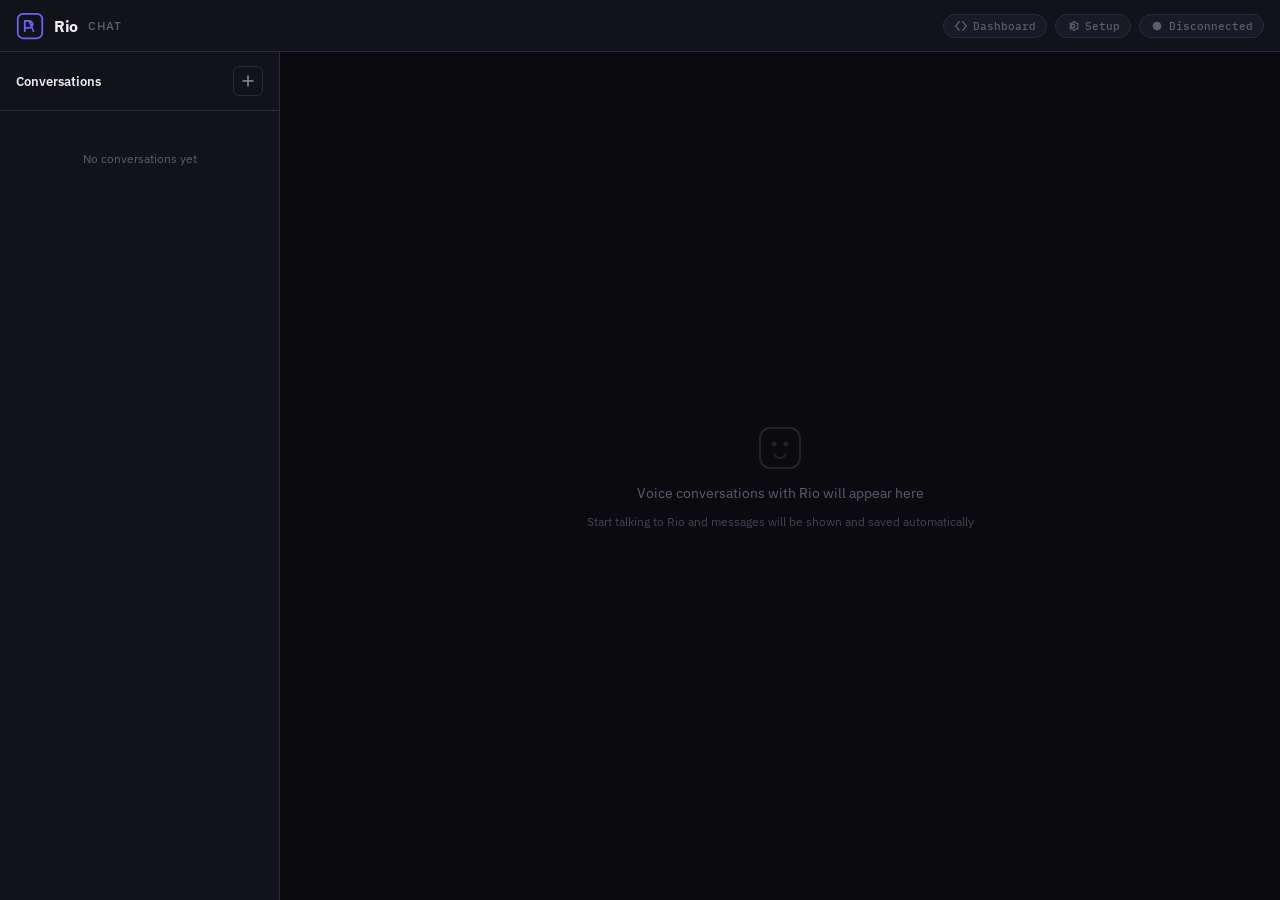
==== ui/dashboard/chat.html @ 39bbd46b "chats have been saved and chat page is initialized" ====
<!DOCTYPE html>
<html lang="en">
<head>
  <meta charset="UTF-8">
  <meta name="viewport" content="width=device-width, initial-scale=1.0">
  <title>Rio — Chat</title>

  <link rel="preconnect" href="https://fonts.googleapis.com">
  <link rel="preconnect" href="https://fonts.gstatic.com" crossorigin>
  <link href="https://fonts.googleapis.com/css2?family=IBM+Plex+Mono:wght@400;500;600&family=IBM+Plex+Sans:wght@400;500;600;700&display=swap" rel="stylesheet">

  <link rel="stylesheet" href="css/style.css">
  <link rel="stylesheet" href="css/chat.css">
</head>
<body>

  <!-- ================================================================== -->
  <!-- TOP BAR                                                            -->
  <!-- ================================================================== -->
  <header class="topbar">
    <div class="topbar__brand">
      <svg class="topbar__logo" viewBox="0 0 32 32" width="28" height="28" fill="none">
        <rect x="2" y="2" width="28" height="28" rx="6" stroke="currentColor" stroke-width="2"/>
        <path d="M10 22V10h5a4 4 0 010 8h-5m5-8l5 12" stroke="currentColor" stroke-width="2" stroke-linecap="round" stroke-linejoin="round"/>
      </svg>
      <span class="topbar__title">Rio</span>
      <span class="topbar__subtitle">Chat</span>
    </div>

    <div class="topbar__status">
      <a href="index.html" class="status-pill status-pill--muted" style="text-decoration:none">
        <svg class="icon icon--sm" viewBox="0 0 16 16" fill="none">
          <path d="M6 3l-4 5 4 5M10 3l4 5-4 5" stroke="currentColor" stroke-width="1.5" stroke-linecap="round" stroke-linejoin="round"/>
        </svg>
        <span>Dashboard</span>
      </a>
      <a href="setup.html" class="status-pill status-pill--muted" style="text-decoration:none">
        <svg class="icon icon--sm" viewBox="0 0 16 16" fill="none">
          <path d="M8 10a2 2 0 100-4 2 2 0 000 4z" stroke="currentColor" stroke-width="1.5"/>
          <path d="M13.5 8c0-.3-.2-.6-.4-.8l1-1.2-.8-1.4-1.5.4c-.4-.3-.8-.5-1.3-.6L10 3H8.5l-.5 1.4c-.5.1-.9.3-1.3.6l-1.5-.4-.8 1.4 1 1.2c-.2.2-.4.5-.4.8s.2.6.4.8l-1 1.2.8 1.4 1.5-.4c.4.3.8.5 1.3.6L8.5 13H10l.5-1.4c.5-.1.9-.3 1.3-.6l1.5.4.8-1.4-1-1.2c.2-.2.4-.5.4-.8z" stroke="currentColor" stroke-width="1.2"/>
        </svg>
        <span>Setup</span>
      </a>
      <div class="status-pill" id="ws-status">
        <svg class="icon icon--sm" viewBox="0 0 16 16" fill="none">
          <circle cx="8" cy="8" r="5" fill="currentColor"/>
        </svg>
        <span id="ws-status-label">Connecting</span>
      </div>
    </div>
  </header>

  <!-- ================================================================== -->
  <!-- CHAT LAYOUT                                                        -->
  <!-- ================================================================== -->
  <main class="chat-layout">

    <!-- ---- Sidebar: Conversations ---- -->
    <aside class="chat-sidebar" id="chat-sidebar">
      <div class="chat-sidebar__header">
        <h2>Conversations</h2>
        <button class="btn-icon" id="btn-new-chat" title="New conversation">
          <svg viewBox="0 0 16 16" width="16" height="16" fill="none">
            <path d="M8 3v10M3 8h10" stroke="currentColor" stroke-width="1.5" stroke-linecap="round"/>
          </svg>
        </button>
      </div>
      <div class="chat-sidebar__list" id="conversation-list">
        <div class="chat-sidebar__empty">No conversations yet</div>
      </div>
    </aside>

    <!-- ---- Main chat area ---- -->
    <section class="chat-main">
      <div class="chat-messages" id="chat-messages">
        <div class="chat-empty" id="chat-empty">
          <svg viewBox="0 0 48 48" width="48" height="48" fill="none">
            <rect x="4" y="4" width="40" height="40" rx="10" stroke="currentColor" stroke-width="2" opacity="0.3"/>
            <circle cx="18" cy="20" r="2.5" fill="currentColor" opacity="0.3"/>
            <circle cx="30" cy="20" r="2.5" fill="currentColor" opacity="0.3"/>
            <path d="M18 30c2 3 4.5 4 6 4s4-1 6-4" stroke="currentColor" stroke-width="2" stroke-linecap="round" opacity="0.3"/>
          </svg>
          <p>Voice conversations with Rio will appear here</p>
          <p class="chat-empty__hint">Start talking to Rio and messages will be shown and saved automatically</p>
        </div>
      </div>
    </section>

  </main>

  <script src="js/chat.js"></script>
</body>
</html>
---- ui/dashboard/css/style.css ----
/* ==========================================================================
   Rio Dashboard — Obsidian Slate Dark Theme
   IBM Plex Sans + IBM Plex Mono
   Dense grid layout for developer monitoring
   ========================================================================== */

/* --------------------------------------------------------------------------
   Design Tokens
   -------------------------------------------------------------------------- */
:root {
  /* Backgrounds */
  --bg-base:          #0A0A0F;
  --bg-surface:       #12121A;
  --bg-surface-hover: #1A1A26;
  --bg-elevated:      #1E1E2E;

  /* Borders */
  --border:           #2A2A3C;
  --border-subtle:    #1E1E2E;

  /* Primary */
  --primary:          #6C63FF;
  --primary-dim:      #4A44B3;
  --primary-bg:       rgba(108, 99, 255, 0.08);
  --primary-bg-hover: rgba(108, 99, 255, 0.14);

  /* Text */
  --text-primary:     #EAEAF0;
  --text-secondary:   #8B8BA3;
  --text-tertiary:    #5C5C72;

  /* Semantic */
  --success:          #34D399;
  --success-dim:      rgba(52, 211, 153, 0.12);
  --warning:          #FBBF24;
  --warning-dim:      rgba(251, 191, 36, 0.12);
  --error:            #F87171;
  --error-dim:        rgba(248, 113, 113, 0.12);
  --info:             #38BDF8;
  --info-dim:         rgba(56, 189, 248, 0.12);

  /* Typography */
  --font-sans:        'IBM Plex Sans', -apple-system, BlinkMacSystemFont, 'Segoe UI', sans-serif;
  --font-mono:        'IBM Plex Mono', 'Cascadia Code', 'Fira Code', monospace;

  /* Sizing */
  --topbar-h:         52px;
  --panel-radius:     10px;
  --panel-padding:    14px;
  --gap:              10px;

  /* Transitions */
  --transition-fast:  120ms ease;
  --transition-base:  200ms ease;
}

/* --------------------------------------------------------------------------
   Reset & Base
   -------------------------------------------------------------------------- */
*, *::before, *::after {
  margin: 0;
  padding: 0;
  box-sizing: border-box;
}

html {
  font-size: 14px;
  -webkit-font-smoothing: antialiased;
  -moz-osx-font-smoothing: grayscale;
}

body {
  font-family: var(--font-sans);
  background: var(--bg-base);
  color: var(--text-primary);
  min-height: 100vh;
  overflow: hidden;
}

/* Scrollbar */
::-webkit-scrollbar {
  width: 5px;
}
::-webkit-scrollbar-track {
  background: transparent;
}
::-webkit-scrollbar-thumb {
  background: var(--border);
  border-radius: 3px;
}
::-webkit-scrollbar-thumb:hover {
  background: var(--text-tertiary);
}

/* --------------------------------------------------------------------------
   Icon base
   -------------------------------------------------------------------------- */
.icon {
  width: 18px;
  height: 18px;
  flex-shrink: 0;
  color: var(--text-secondary);
}
.icon--sm {
  width: 14px;
  height: 14px;
}
.icon--lg {
  width: 32px;
  height: 32px;
}

/* --------------------------------------------------------------------------
   Top Bar
   -------------------------------------------------------------------------- */
.topbar {
  height: var(--topbar-h);
  display: flex;
  align-items: center;
  justify-content: space-between;
  padding: 0 16px;
  background: var(--bg-surface);
  border-bottom: 1px solid var(--border);
  position: sticky;
  top: 0;
  z-index: 100;
}

.topbar__brand {
  display: flex;
  align-items: center;
  gap: 10px;
}

.topbar__logo {
  width: 28px;
  height: 28px;
  color: var(--primary);
}

.topbar__title {
  font-size: 16px;
  font-weight: 700;
  color: var(--text-primary);
  letter-spacing: -0.02em;
}

.topbar__subtitle {
  font-size: 12px;
  font-weight: 500;
  color: var(--text-tertiary);
  text-transform: uppercase;
  letter-spacing: 0.06em;
}

.topbar__status {
  display: flex;
  align-items: center;
  gap: 8px;
}

/* --------------------------------------------------------------------------
   Status Pills (top bar)
   -------------------------------------------------------------------------- */
.status-pill {
  display: inline-flex;
  align-items: center;
  gap: 5px;
  padding: 4px 10px;
  border-radius: 100px;
  font-size: 11px;
  font-weight: 500;
  font-family: var(--font-mono);
  background: var(--bg-surface-hover);
  border: 1px solid var(--border);
  color: var(--text-secondary);
  transition: all var(--transition-base);
  white-space: nowrap;
}

.status-pill .icon {
  color: inherit;
}

/* States */
.status-pill--connected {
  color: var(--success);
  border-color: rgba(52, 211, 153, 0.25);
  background: var(--success-dim);
}

.status-pill--disconnected {
  color: var(--error);
  border-color: rgba(248, 113, 113, 0.25);
  background: var(--error-dim);
}

.status-pill--connecting {
  color: var(--warning);
  border-color: rgba(251, 191, 36, 0.25);
  background: var(--warning-dim);
}

.status-pill--info {
  color: var(--info);
  border-color: rgba(56, 189, 248, 0.2);
  background: var(--info-dim);
}

.status-pill--muted {
  color: var(--text-tertiary);
}

/* --------------------------------------------------------------------------
   Main Grid
   -------------------------------------------------------------------------- */
.grid {
  display: grid;
  grid-template-columns: 1fr 380px;
  gap: var(--gap);
  padding: var(--gap);
  height: calc(100vh - var(--topbar-h));
  overflow: hidden;
}

.metrics-column {
  display: flex;
  flex-direction: column;
  gap: var(--gap);
  overflow-y: auto;
  overflow-x: hidden;
}

/* --------------------------------------------------------------------------
   Panel (card)
   -------------------------------------------------------------------------- */
.panel {
  background: var(--bg-surface);
  border: 1px solid var(--border);
  border-radius: var(--panel-radius);
  display: flex;
  flex-direction: column;
  overflow: hidden;
}

.panel__header {
  display: flex;
  align-items: center;
  gap: 8px;
  padding: 10px var(--panel-padding);
  border-bottom: 1px solid var(--border-subtle);
  flex-shrink: 0;
}

.panel__title {
  font-size: 12px;
  font-weight: 600;
  color: var(--text-secondary);
  text-transform: uppercase;
  letter-spacing: 0.05em;
  flex: 1;
}

.panel__badge {
  font-family: var(--font-mono);
  font-size: 11px;
  font-weight: 500;
  color: var(--text-tertiary);
  background: var(--bg-surface-hover);
  padding: 2px 8px;
  border-radius: 100px;
  min-width: 28px;
  text-align: center;
}

.panel__body {
  flex: 1;
  overflow: hidden;
  padding: var(--panel-padding);
}

/* --------------------------------------------------------------------------
   Transcript Panel
   -------------------------------------------------------------------------- */
.panel--transcript {
  min-height: 0;
}

.transcript-scroll {
  overflow-y: auto;
  display: flex;
  flex-direction: column;
  gap: 6px;
}

.transcript-empty {
  display: flex;
  flex-direction: column;
  align-items: center;
  justify-content: center;
  gap: 10px;
  height: 100%;
  min-height: 200px;
  color: var(--text-tertiary);
}

.transcript-empty .icon {
  color: var(--text-tertiary);
  opacity: 0.5;
}

.transcript-empty p {
  font-size: 13px;
}

/* Message bubble */
.msg {
  display: flex;
  gap: 10px;
  padding: 8px 10px;
  border-radius: 8px;
  transition: background var(--transition-fast);
  animation: msgFadeIn 200ms ease;
}

@keyframes msgFadeIn {
  from { opacity: 0; transform: translateY(4px); }
  to   { opacity: 1; transform: translateY(0); }
}

.msg:hover {
  background: var(--bg-surface-hover);
}

.msg__avatar {
  width: 28px;
  height: 28px;
  border-radius: 6px;
  display: flex;
  align-items: center;
  justify-content: center;
  flex-shrink: 0;
  font-size: 11px;
  font-weight: 600;
  font-family: var(--font-mono);
}

.msg--user .msg__avatar {
  background: var(--primary-bg);
  color: var(--primary);
  border: 1px solid rgba(108, 99, 255, 0.2);
}

.msg--rio .msg__avatar {
  background: var(--success-dim);
  color: var(--success);
  border: 1px solid rgba(52, 211, 153, 0.2);
}

.msg--system .msg__avatar {
  background: var(--info-dim);
  color: var(--info);
  border: 1px solid rgba(56, 189, 248, 0.2);
}

.msg__content {
  flex: 1;
  min-width: 0;
}

.msg__speaker {
  font-size: 11px;
  font-weight: 600;
  color: var(--text-secondary);
  margin-bottom: 2px;
  text-transform: uppercase;
  letter-spacing: 0.03em;
}

.msg__text {
  font-size: 13px;
  line-height: 1.55;
  color: var(--text-primary);
  word-break: break-word;
  white-space: pre-wrap;
}

.msg__text code {
  font-family: var(--font-mono);
  font-size: 12px;
  background: var(--bg-surface-hover);
  padding: 1px 5px;
  border-radius: 4px;
  color: var(--primary);
}

.msg__time {
  font-family: var(--font-mono);
  font-size: 10px;
  color: var(--text-tertiary);
  flex-shrink: 0;
  padding-top: 2px;
}

/* --------------------------------------------------------------------------
   Struggle Gauge
   -------------------------------------------------------------------------- */
.gauge-container {
  display: flex;
  flex-direction: column;
  align-items: center;
  gap: 14px;
}

.gauge {
  display: flex;
  flex-direction: column;
  align-items: center;
  width: 100%;
  max-width: 240px;
}

.gauge__svg {
  width: 100%;
  height: auto;
}

.gauge__value {
  font-family: var(--font-mono);
  font-size: 28px;
  font-weight: 700;
  color: var(--text-primary);
  margin-top: -12px;
}

.gauge__label {
  font-size: 11px;
  color: var(--text-tertiary);
  text-transform: uppercase;
  letter-spacing: 0.06em;
  margin-top: 2px;
}

/* Signal indicators grid */
.signals-grid {
  display: grid;
  grid-template-columns: 1fr 1fr;
  gap: 6px;
  width: 100%;
}

.signal-item {
  display: flex;
  align-items: center;
  gap: 6px;
  padding: 6px 10px;
  border-radius: 6px;
  background: var(--bg-base);
  border: 1px solid var(--border-subtle);
  font-size: 11px;
  color: var(--text-tertiary);
  transition: all var(--transition-base);
}

.signal-item .icon {
  color: inherit;
}

.signal-item--active {
  color: var(--warning);
  background: var(--warning-dim);
  border-color: rgba(251, 191, 36, 0.25);
}

.signal-item--high {
  color: var(--error);
  background: var(--error-dim);
  border-color: rgba(248, 113, 113, 0.25);
}

/* --------------------------------------------------------------------------
   Tool Execution Log
   -------------------------------------------------------------------------- */
.tool-scroll {
  overflow-y: auto;
  display: flex;
  flex-direction: column;
  gap: 4px;
}

.tools-empty {
  display: flex;
  flex-direction: column;
  align-items: center;
  justify-content: center;
  gap: 8px;
  height: 100%;
  min-height: 80px;
  color: var(--text-tertiary);
}

.tools-empty .icon {
  color: var(--text-tertiary);
  opacity: 0.5;
}

.tools-empty p {
  font-size: 12px;
}

/* Tool entry */
.tool-entry {
  display: flex;
  align-items: flex-start;
  gap: 8px;
  padding: 7px 10px;
  border-radius: 6px;
  background: var(--bg-base);
  border: 1px solid var(--border-subtle);
  animation: msgFadeIn 200ms ease;
}

.tool-entry__icon {
  width: 22px;
  height: 22px;
  border-radius: 5px;
  display: flex;
  align-items: center;
  justify-content: center;
  flex-shrink: 0;
}

.tool-entry__icon--pending {
  background: var(--info-dim);
  color: var(--info);
}

.tool-entry__icon--success {
  background: var(--success-dim);
  color: var(--success);
}

.tool-entry__icon--error {
  background: var(--error-dim);
  color: var(--error);
}

.tool-entry__body {
  flex: 1;
  min-width: 0;
}

.tool-entry__name {
  font-family: var(--font-mono);
  font-size: 12px;
  font-weight: 500;
  color: var(--text-primary);
}

.tool-entry__detail {
  font-size: 11px;
  color: var(--text-tertiary);
  margin-top: 1px;
  white-space: nowrap;
  overflow: hidden;
  text-overflow: ellipsis;
}

.tool-entry__time {
  font-family: var(--font-mono);
  font-size: 10px;
  color: var(--text-tertiary);
  flex-shrink: 0;
  padding-top: 2px;
}

/* --------------------------------------------------------------------------
   Health Grid
   -------------------------------------------------------------------------- */
.health-grid {
  display: grid;
  grid-template-columns: 1fr 1fr;
  gap: 8px;
}

.health-card {
  background: var(--bg-base);
  border: 1px solid var(--border-subtle);
  border-radius: 8px;
  padding: 10px 12px;
  display: flex;
  flex-direction: column;
  gap: 6px;
}

.health-card__header {
  display: flex;
  align-items: center;
  gap: 5px;
}

.health-card__label {
  font-size: 10px;
  font-weight: 500;
  color: var(--text-tertiary);
  text-transform: uppercase;
  letter-spacing: 0.05em;
}

.health-card__value {
  font-family: var(--font-mono);
  font-size: 20px;
  font-weight: 600;
  color: var(--text-primary);
  line-height: 1;
}

.health-card__unit {
  font-size: 12px;
  font-weight: 400;
  color: var(--text-tertiary);
}

/* --------------------------------------------------------------------------
   Progress Bar
   -------------------------------------------------------------------------- */
.progress-bar {
  height: 4px;
  background: var(--border-subtle);
  border-radius: 2px;
  overflow: hidden;
}

.progress-bar__fill {
  height: 100%;
  border-radius: 2px;
  background: var(--success);
  transition: width 300ms ease, background 300ms ease;
}

.progress-bar__fill--warning {
  background: var(--warning);
}

.progress-bar__fill--error {
  background: var(--error);
}

/* --------------------------------------------------------------------------
   Semantic text colors (utilities)
   -------------------------------------------------------------------------- */
.text-success { color: var(--success) !important; }
.text-warning { color: var(--warning) !important; }
.text-error   { color: var(--error)   !important; }
.text-info    { color: var(--info)    !important; }
.text-muted   { color: var(--text-tertiary) !important; }

/* --------------------------------------------------------------------------
   Pulse animation for connecting state
   -------------------------------------------------------------------------- */
@keyframes pulse {
  0%, 100% { opacity: 1; }
  50%      { opacity: 0.4; }
}

.status-pill--connecting .icon {
  animation: pulse 1.5s ease infinite;
}

/* --------------------------------------------------------------------------
   Responsive: narrow viewport stacks vertically
   -------------------------------------------------------------------------- */
@media (max-width: 860px) {
  .grid {
    grid-template-columns: 1fr;
    overflow-y: auto;
  }

  .panel--transcript {
    min-height: 340px;
  }

  .metrics-column {
    overflow-y: visible;
  }
}
---- ui/dashboard/css/chat.css ----
/* ==========================================================================
   Rio Chat Page — Styles
   Extends the base Obsidian Slate theme from style.css
   ========================================================================== */

/* --------------------------------------------------------------------------
   Layout: Sidebar + Main
   -------------------------------------------------------------------------- */
.chat-layout {
  display: flex;
  height: calc(100vh - var(--topbar-h));
  overflow: hidden;
}

/* --------------------------------------------------------------------------
   Sidebar
   -------------------------------------------------------------------------- */
.chat-sidebar {
  width: 280px;
  min-width: 240px;
  background: var(--bg-surface);
  border-right: 1px solid var(--border);
  display: flex;
  flex-direction: column;
  overflow: hidden;
}

.chat-sidebar__header {
  display: flex;
  align-items: center;
  justify-content: space-between;
  padding: 14px 16px;
  border-bottom: 1px solid var(--border);
}

.chat-sidebar__header h2 {
  font-size: 13px;
  font-weight: 600;
  color: var(--text-primary);
  margin: 0;
}

.btn-icon {
  display: flex;
  align-items: center;
  justify-content: center;
  width: 30px;
  height: 30px;
  border: 1px solid var(--border);
  border-radius: 6px;
  background: transparent;
  color: var(--text-secondary);
  cursor: pointer;
  transition: all 0.15s ease;
}

.btn-icon:hover {
  background: var(--bg-surface-hover);
  color: var(--primary);
  border-color: var(--primary-dim);
}

.chat-sidebar__list {
  flex: 1;
  overflow-y: auto;
  padding: 8px;
}

.chat-sidebar__empty {
  text-align: center;
  padding: 32px 16px;
  font-size: 12px;
  color: var(--text-tertiary);
}

/* ---- Conversation item ---- */
.conv-item {
  display: flex;
  align-items: flex-start;
  gap: 10px;
  padding: 10px 12px;
  border-radius: 8px;
  cursor: pointer;
  transition: background 0.15s ease;
  margin-bottom: 2px;
}

.conv-item:hover {
  background: var(--bg-surface-hover);
}

.conv-item--active {
  background: var(--primary-bg);
  border: 1px solid rgba(108, 99, 255, 0.2);
}

.conv-item--active:hover {
  background: var(--primary-bg-hover);
}

.conv-item__icon {
  flex-shrink: 0;
  width: 32px;
  height: 32px;
  border-radius: 8px;
  background: var(--bg-elevated);
  display: flex;
  align-items: center;
  justify-content: center;
  color: var(--text-tertiary);
}

.conv-item--active .conv-item__icon {
  background: var(--primary-dim);
  color: #fff;
}

.conv-item__body {
  flex: 1;
  min-width: 0;
}

.conv-item__title {
  font-size: 12px;
  font-weight: 500;
  color: var(--text-primary);
  white-space: nowrap;
  overflow: hidden;
  text-overflow: ellipsis;
}

.conv-item__meta {
  display: flex;
  align-items: center;
  gap: 6px;
  margin-top: 2px;
}

.conv-item__time {
  font-size: 10px;
  color: var(--text-tertiary);
}

.conv-item__count {
  font-size: 10px;
  color: var(--text-tertiary);
  background: var(--bg-base);
  padding: 1px 5px;
  border-radius: 4px;
}

.conv-item--active .conv-item__count {
  background: rgba(108, 99, 255, 0.15);
  color: var(--primary);
}

/* Active indicator dot */
.conv-item__live {
  width: 6px;
  height: 6px;
  border-radius: 50%;
  background: var(--success);
  flex-shrink: 0;
  margin-top: 5px;
  animation: pulse-live 2s infinite;
}

@keyframes pulse-live {
  0%, 100% { opacity: 1; }
  50% { opacity: 0.4; }
}

/* --------------------------------------------------------------------------
   Main chat area
   -------------------------------------------------------------------------- */
.chat-main {
  flex: 1;
  display: flex;
  flex-direction: column;
  overflow: hidden;
  background: var(--bg-base);
}

.chat-messages {
  flex: 1;
  overflow-y: auto;
  padding: 20px;
  display: flex;
  flex-direction: column;
  gap: 4px;
}

/* ---- Empty state ---- */
.chat-empty {
  display: flex;
  flex-direction: column;
  align-items: center;
  justify-content: center;
  height: 100%;
  color: var(--text-tertiary);
  gap: 12px;
}

.chat-empty p {
  font-size: 14px;
  margin: 0;
}

.chat-empty__hint {
  font-size: 12px !important;
  color: var(--text-tertiary);
  opacity: 0.7;
}

/* --------------------------------------------------------------------------
   Message bubbles
   -------------------------------------------------------------------------- */
.chat-msg {
  display: flex;
  gap: 10px;
  max-width: 720px;
  padding: 4px 0;
}

.chat-msg--user {
  align-self: flex-end;
  flex-direction: row-reverse;
}

.chat-msg--rio {
  align-self: flex-start;
}

.chat-msg--system {
  align-self: center;
  max-width: 500px;
}

/* Avatar */
.chat-msg__avatar {
  flex-shrink: 0;
  width: 32px;
  height: 32px;
  border-radius: 8px;
  display: flex;
  align-items: center;
  justify-content: center;
  font-size: 11px;
  font-weight: 600;
}

.chat-msg--user .chat-msg__avatar {
  background: var(--primary-bg);
  color: var(--primary);
}

.chat-msg--rio .chat-msg__avatar {
  background: var(--success-dim);
  color: var(--success);
}

.chat-msg--system .chat-msg__avatar {
  background: var(--bg-elevated);
  color: var(--text-tertiary);
}

/* Bubble */
.chat-msg__bubble {
  padding: 10px 14px;
  border-radius: 12px;
  font-size: 13px;
  line-height: 1.55;
  color: var(--text-primary);
  word-break: break-word;
}

.chat-msg--user .chat-msg__bubble {
  background: var(--primary);
  color: #fff;
  border-bottom-right-radius: 4px;
}

.chat-msg--rio .chat-msg__bubble {
  background: var(--bg-elevated);
  border-bottom-left-radius: 4px;
}

.chat-msg--system .chat-msg__bubble {
  background: var(--bg-surface);
  border: 1px solid var(--border);
  font-size: 11px;
  color: var(--text-tertiary);
  text-align: center;
}

/* Timestamp */
.chat-msg__time {
  font-size: 10px;
  color: var(--text-tertiary);
  margin-top: 4px;
}

.chat-msg--user .chat-msg__time {
  text-align: right;
}

/* Source badge (transcription indicator) */
.chat-msg__source {
  font-size: 9px;
  color: var(--text-tertiary);
  opacity: 0.7;
  margin-left: 6px;
}

/* --------------------------------------------------------------------------
   Day separator
   -------------------------------------------------------------------------- */
.chat-day-sep {
  display: flex;
  align-items: center;
  gap: 12px;
  margin: 16px 0;
  color: var(--text-tertiary);
  font-size: 11px;
}

.chat-day-sep::before,
.chat-day-sep::after {
  content: "";
  flex: 1;
  height: 1px;
  background: var(--border);
}

/* --------------------------------------------------------------------------
   Responsive
   -------------------------------------------------------------------------- */
@media (max-width: 700px) {
  .chat-sidebar {
    width: 60px;
    min-width: 60px;
  }

  .chat-sidebar__header h2,
  .conv-item__body {
    display: none;
  }

  .conv-item {
    justify-content: center;
    padding: 8px;
  }

  .chat-msg {
    max-width: 100%;
  }
}
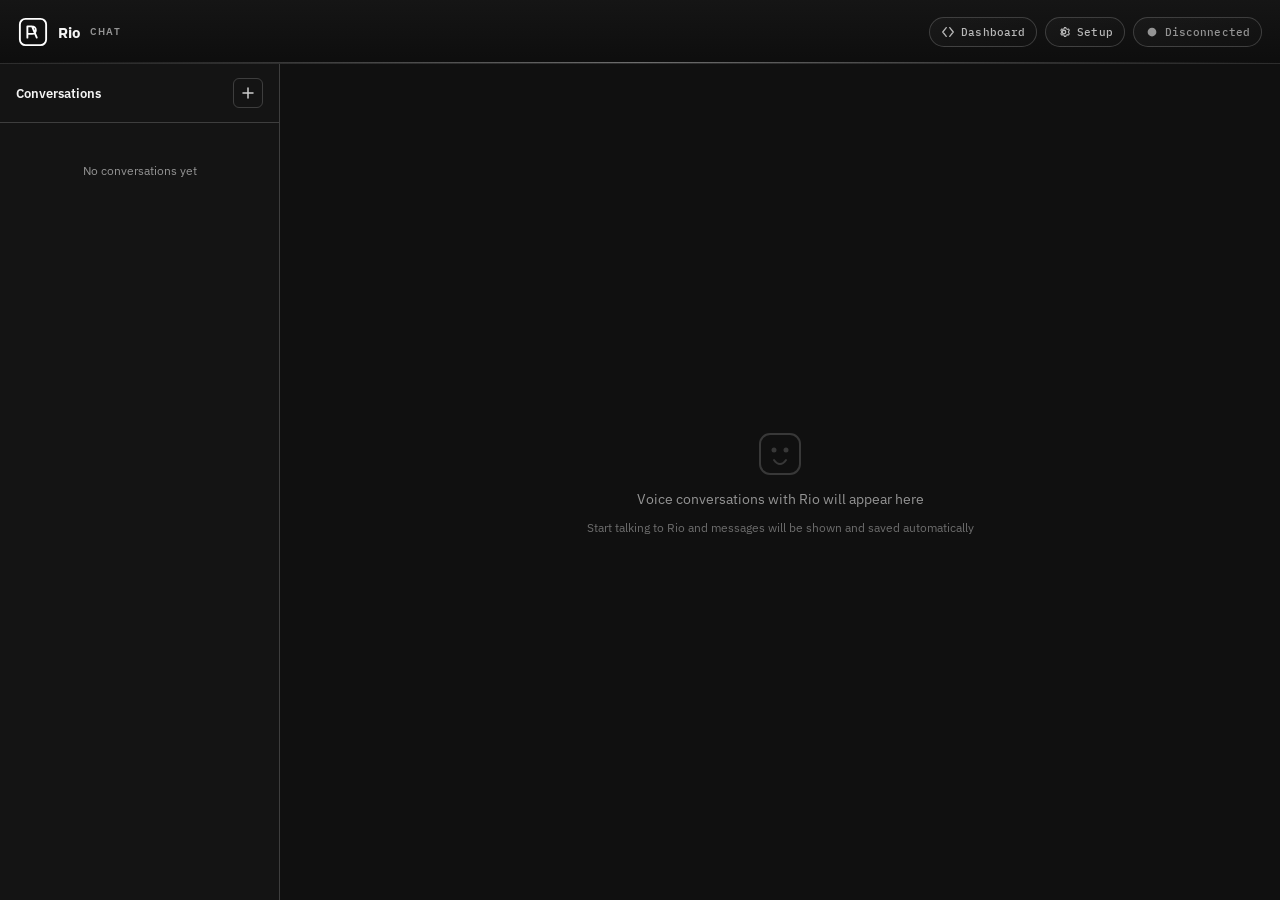
==== commit 7951c8ce: "rio - v1" ====
--- a/ui/dashboard/chat.html
+++ b/ui/dashboard/chat.html
@@ -28,13 +28,13 @@
     </div>
 
     <div class="topbar__status">
-      <a href="index.html" class="status-pill status-pill--muted" style="text-decoration:none">
+      <a href="index.html" class="status-pill status-pill--muted status-link">
         <svg class="icon icon--sm" viewBox="0 0 16 16" fill="none">
           <path d="M6 3l-4 5 4 5M10 3l4 5-4 5" stroke="currentColor" stroke-width="1.5" stroke-linecap="round" stroke-linejoin="round"/>
         </svg>
         <span>Dashboard</span>
       </a>
-      <a href="setup.html" class="status-pill status-pill--muted" style="text-decoration:none">
+      <a href="setup.html" class="status-pill status-pill--muted status-link">
         <svg class="icon icon--sm" viewBox="0 0 16 16" fill="none">
           <path d="M8 10a2 2 0 100-4 2 2 0 000 4z" stroke="currentColor" stroke-width="1.5"/>
           <path d="M13.5 8c0-.3-.2-.6-.4-.8l1-1.2-.8-1.4-1.5.4c-.4-.3-.8-.5-1.3-.6L10 3H8.5l-.5 1.4c-.5.1-.9.3-1.3.6l-1.5-.4-.8 1.4 1 1.2c-.2.2-.4.5-.4.8s.2.6.4.8l-1 1.2.8 1.4 1.5-.4c.4.3.8.5 1.3.6L8.5 13H10l.5-1.4c.5-.1.9-.3 1.3-.6l1.5.4.8-1.4-1-1.2c.2-.2.4-.5.4-.8z" stroke="currentColor" stroke-width="1.2"/>
--- a/ui/dashboard/css/style.css
+++ b/ui/dashboard/css/style.css
@@ -1,63 +1,53 @@
-/* ==========================================================================
-   Rio Dashboard — Obsidian Slate Dark Theme
-   IBM Plex Sans + IBM Plex Mono
-   Dense grid layout for developer monitoring
+/* ========================================================================== 
+   Rio Dashboard - Mission Control Refresh
    ========================================================================== */
 
-/* --------------------------------------------------------------------------
-   Design Tokens
-   -------------------------------------------------------------------------- */
 :root {
-  /* Backgrounds */
-  --bg-base:          #0A0A0F;
-  --bg-surface:       #12121A;
-  --bg-surface-hover: #1A1A26;
-  --bg-elevated:      #1E1E2E;
-
-  /* Borders */
-  --border:           #2A2A3C;
-  --border-subtle:    #1E1E2E;
-
-  /* Primary */
-  --primary:          #6C63FF;
-  --primary-dim:      #4A44B3;
-  --primary-bg:       rgba(108, 99, 255, 0.08);
-  --primary-bg-hover: rgba(108, 99, 255, 0.14);
-
-  /* Text */
-  --text-primary:     #EAEAF0;
-  --text-secondary:   #8B8BA3;
-  --text-tertiary:    #5C5C72;
-
-  /* Semantic */
-  --success:          #34D399;
-  --success-dim:      rgba(52, 211, 153, 0.12);
-  --warning:          #FBBF24;
-  --warning-dim:      rgba(251, 191, 36, 0.12);
-  --error:            #F87171;
-  --error-dim:        rgba(248, 113, 113, 0.12);
-  --info:             #38BDF8;
-  --info-dim:         rgba(56, 189, 248, 0.12);
-
-  /* Typography */
-  --font-sans:        'IBM Plex Sans', -apple-system, BlinkMacSystemFont, 'Segoe UI', sans-serif;
-  --font-mono:        'IBM Plex Mono', 'Cascadia Code', 'Fira Code', monospace;
-
-  /* Sizing */
-  --topbar-h:         52px;
-  --panel-radius:     10px;
-  --panel-padding:    14px;
-  --gap:              10px;
-
-  /* Transitions */
-  --transition-fast:  120ms ease;
-  --transition-base:  200ms ease;
-}
-
-/* --------------------------------------------------------------------------
-   Reset & Base
-   -------------------------------------------------------------------------- */
-*, *::before, *::after {
+  --bg-base: #090909;
+  --bg-deep: #101010;
+  --bg-surface: #141414;
+  --bg-surface-soft: #1a1a1a;
+  --bg-elevated: #202020;
+
+  --border: rgba(255, 255, 255, 0.18);
+  --border-strong: rgba(255, 255, 255, 0.34);
+  --border-subtle: rgba(255, 255, 255, 0.1);
+
+  --text-primary: #f4f4f4;
+  --text-secondary: #cdcdcd;
+  --text-tertiary: #949494;
+
+  --primary: #f2f2f2;
+  --primary-bright: #ffffff;
+  --primary-dim: #bcbcbc;
+  --primary-bg: rgba(255, 255, 255, 0.09);
+
+  --success: #f2f2f2;
+  --warning: #d9d9d9;
+  --error: #c7c7c7;
+  --info: #e6e6e6;
+
+  --success-bg: rgba(255, 255, 255, 0.1);
+  --warning-bg: rgba(255, 255, 255, 0.08);
+  --error-bg: rgba(255, 255, 255, 0.07);
+  --info-bg: rgba(255, 255, 255, 0.08);
+
+  --font-sans: 'IBM Plex Sans', -apple-system, BlinkMacSystemFont, 'Segoe UI', sans-serif;
+  --font-mono: 'IBM Plex Mono', 'Cascadia Code', 'Fira Code', monospace;
+
+  --topbar-h: 64px;
+  --panel-radius: 16px;
+  --gap: 12px;
+  --shadow-soft: 0 12px 35px rgba(0, 0, 0, 0.25);
+  --shadow-strong: 0 22px 45px rgba(2, 6, 20, 0.55);
+
+  --transition-fast: 140ms ease;
+  --transition-base: 260ms cubic-bezier(0.2, 0.8, 0.2, 1);
+}
+
+*,
+*::before,
+*::after {
   margin: 0;
   padding: 0;
   box-sizing: border-box;
@@ -71,152 +61,212 @@
 
 body {
   font-family: var(--font-sans);
-  background: var(--bg-base);
   color: var(--text-primary);
+  background: linear-gradient(180deg, #080808 0%, #0d0d0d 100%);
   min-height: 100vh;
   overflow: hidden;
-}
-
-/* Scrollbar */
+  position: relative;
+}
+
+.bg-atmosphere {
+  position: fixed;
+  inset: 0;
+  pointer-events: none;
+  z-index: 0;
+  overflow: hidden;
+}
+
+.bg-atmosphere__orb {
+  position: absolute;
+  display: block;
+  border-radius: 999px;
+  filter: blur(0);
+  opacity: 0.28;
+}
+
+.bg-atmosphere__orb--one {
+  width: 480px;
+  height: 480px;
+  top: -210px;
+  left: -120px;
+  background: radial-gradient(circle at 30% 30%, rgba(255, 255, 255, 0.15), rgba(255, 255, 255, 0));
+}
+
+.bg-atmosphere__orb--two {
+  width: 500px;
+  height: 500px;
+  right: -180px;
+  bottom: -210px;
+  opacity: 0.2;
+  background: radial-gradient(circle at 60% 40%, rgba(255, 255, 255, 0.12), rgba(255, 255, 255, 0));
+}
+
+.bg-atmosphere__grid {
+  position: absolute;
+  inset: 0;
+  background-image:
+    linear-gradient(rgba(255, 255, 255, 0.035) 1px, transparent 1px),
+    linear-gradient(90deg, rgba(255, 255, 255, 0.035) 1px, transparent 1px);
+  background-size: 36px 36px;
+  -webkit-mask-image: linear-gradient(to bottom, rgba(0, 0, 0, 0.45), rgba(0, 0, 0, 0));
+  mask-image: linear-gradient(to bottom, rgba(0, 0, 0, 0.45), rgba(0, 0, 0, 0));
+}
+
 ::-webkit-scrollbar {
-  width: 5px;
-}
+  width: 7px;
+  height: 7px;
+}
+
 ::-webkit-scrollbar-track {
   background: transparent;
 }
+
 ::-webkit-scrollbar-thumb {
-  background: var(--border);
-  border-radius: 3px;
-}
+  background: rgba(255, 255, 255, 0.28);
+  border-radius: 999px;
+}
+
 ::-webkit-scrollbar-thumb:hover {
-  background: var(--text-tertiary);
-}
-
-/* --------------------------------------------------------------------------
-   Icon base
-   -------------------------------------------------------------------------- */
+  background: rgba(255, 255, 255, 0.45);
+}
+
 .icon {
   width: 18px;
   height: 18px;
   flex-shrink: 0;
   color: var(--text-secondary);
 }
+
 .icon--sm {
   width: 14px;
   height: 14px;
 }
+
 .icon--lg {
   width: 32px;
   height: 32px;
 }
 
-/* --------------------------------------------------------------------------
-   Top Bar
-   -------------------------------------------------------------------------- */
 .topbar {
   height: var(--topbar-h);
   display: flex;
   align-items: center;
   justify-content: space-between;
-  padding: 0 16px;
-  background: var(--bg-surface);
-  border-bottom: 1px solid var(--border);
+  padding: 0 18px;
+  border-bottom: 1px solid var(--border-subtle);
+  background: linear-gradient(180deg, rgba(22, 22, 22, 0.96) 0%, rgba(14, 14, 14, 0.96) 100%);
+  -webkit-backdrop-filter: blur(12px);
+  backdrop-filter: blur(12px);
   position: sticky;
   top: 0;
-  z-index: 100;
+  z-index: 10;
+}
+
+.topbar::after {
+  content: '';
+  position: absolute;
+  inset: auto 0 0 0;
+  height: 1px;
+  background: linear-gradient(90deg, transparent, rgba(255, 255, 255, 0.4), transparent);
 }
 
 .topbar__brand {
-  display: flex;
+  display: inline-flex;
   align-items: center;
   gap: 10px;
 }
 
 .topbar__logo {
-  width: 28px;
-  height: 28px;
-  color: var(--primary);
+  width: 30px;
+  height: 30px;
+  color: var(--primary-bright);
+  filter: none;
 }
 
 .topbar__title {
-  font-size: 16px;
+  font-size: 1.1rem;
   font-weight: 700;
-  color: var(--text-primary);
-  letter-spacing: -0.02em;
+  letter-spacing: 0.01em;
 }
 
 .topbar__subtitle {
-  font-size: 12px;
-  font-weight: 500;
+  font-size: 0.7rem;
+  font-weight: 600;
   color: var(--text-tertiary);
+  letter-spacing: 0.14em;
   text-transform: uppercase;
-  letter-spacing: 0.06em;
 }
 
 .topbar__status {
   display: flex;
   align-items: center;
+  flex-wrap: wrap;
+  justify-content: flex-end;
   gap: 8px;
 }
 
-/* --------------------------------------------------------------------------
-   Status Pills (top bar)
-   -------------------------------------------------------------------------- */
 .status-pill {
   display: inline-flex;
   align-items: center;
-  gap: 5px;
-  padding: 4px 10px;
-  border-radius: 100px;
-  font-size: 11px;
+  gap: 6px;
+  min-height: 30px;
+  padding: 6px 11px;
+  border: 1px solid var(--border);
+  border-radius: 999px;
+  background: linear-gradient(160deg, rgba(26, 26, 26, 0.95), rgba(18, 18, 18, 0.95));
+  color: var(--text-secondary);
+  white-space: nowrap;
+  font-family: var(--font-mono);
+  font-size: 0.75rem;
   font-weight: 500;
-  font-family: var(--font-mono);
-  background: var(--bg-surface-hover);
-  border: 1px solid var(--border);
-  color: var(--text-secondary);
-  transition: all var(--transition-base);
-  white-space: nowrap;
+  letter-spacing: 0.01em;
+  text-decoration: none;
+  transition: border-color var(--transition-fast), transform var(--transition-fast), background var(--transition-fast), color var(--transition-fast);
 }
 
 .status-pill .icon {
   color: inherit;
 }
 
-/* States */
+.status-link:hover {
+  border-color: var(--border-strong);
+  color: var(--text-primary);
+  transform: translateY(-1px);
+}
+
+.status-pill--muted {
+  color: #b8b8b8;
+}
+
 .status-pill--connected {
   color: var(--success);
-  border-color: rgba(52, 211, 153, 0.25);
-  background: var(--success-dim);
+  border-color: rgba(255, 255, 255, 0.38);
+  background: linear-gradient(150deg, rgba(38, 38, 38, 0.9), rgba(27, 27, 27, 0.95));
+}
+
+.status-pill--connecting {
+  color: var(--warning);
+  border-color: rgba(255, 255, 255, 0.28);
+  background: linear-gradient(150deg, rgba(34, 34, 34, 0.9), rgba(24, 24, 24, 0.95));
 }
 
 .status-pill--disconnected {
   color: var(--error);
-  border-color: rgba(248, 113, 113, 0.25);
-  background: var(--error-dim);
-}
-
-.status-pill--connecting {
-  color: var(--warning);
-  border-color: rgba(251, 191, 36, 0.25);
-  background: var(--warning-dim);
+  border-color: rgba(255, 255, 255, 0.24);
+  background: linear-gradient(150deg, rgba(32, 32, 32, 0.9), rgba(22, 22, 22, 0.95));
 }
 
 .status-pill--info {
   color: var(--info);
-  border-color: rgba(56, 189, 248, 0.2);
-  background: var(--info-dim);
-}
-
-.status-pill--muted {
-  color: var(--text-tertiary);
-}
-
-/* --------------------------------------------------------------------------
-   Main Grid
-   -------------------------------------------------------------------------- */
+  border-color: rgba(255, 255, 255, 0.28);
+  background: linear-gradient(150deg, rgba(34, 34, 34, 0.9), rgba(24, 24, 24, 0.95));
+}
+
 .grid {
+  position: relative;
+  z-index: 1;
   display: grid;
-  grid-template-columns: 1fr 380px;
+  grid-template-columns: minmax(0, 1fr) 420px;
   gap: var(--gap);
   padding: var(--gap);
   height: calc(100vh - var(--topbar-h));
@@ -229,458 +279,695 @@
   gap: var(--gap);
   overflow-y: auto;
   overflow-x: hidden;
-}
-
-/* --------------------------------------------------------------------------
-   Panel (card)
-   -------------------------------------------------------------------------- */
+  padding-right: 2px;
+}
+
 .panel {
-  background: var(--bg-surface);
-  border: 1px solid var(--border);
+  position: relative;
+  display: flex;
+  flex-direction: column;
+  background: linear-gradient(170deg, rgba(23, 23, 23, 0.96) 0%, rgba(15, 15, 15, 0.97) 100%);
+  border: 1px solid var(--border-subtle);
   border-radius: var(--panel-radius);
-  display: flex;
-  flex-direction: column;
+  box-shadow: var(--shadow-soft);
   overflow: hidden;
+  min-height: 0;
+  animation: panelIn 360ms cubic-bezier(0.22, 1, 0.36, 1) both;
+}
+
+.panel::before {
+  content: '';
+  position: absolute;
+  inset: 0;
+  pointer-events: none;
+  border-radius: inherit;
+  border: 1px solid rgba(255, 255, 255, 0.08);
+}
+
+.panel::after {
+  content: '';
+  position: absolute;
+  inset: 0;
+  pointer-events: none;
+  background: none;
+  opacity: 0;
 }
 
 .panel__header {
+  position: relative;
+  z-index: 1;
   display: flex;
   align-items: center;
   gap: 8px;
-  padding: 10px var(--panel-padding);
-  border-bottom: 1px solid var(--border-subtle);
+  padding: 12px 14px;
+  border-bottom: 1px solid rgba(255, 255, 255, 0.12);
+  background: linear-gradient(180deg, rgba(28, 28, 28, 0.65), rgba(18, 18, 18, 0));
   flex-shrink: 0;
 }
 
 .panel__title {
-  font-size: 12px;
+  flex: 1;
+  font-size: 0.75rem;
   font-weight: 600;
   color: var(--text-secondary);
+  letter-spacing: 0.08em;
   text-transform: uppercase;
-  letter-spacing: 0.05em;
+}
+
+.panel__badge {
+  min-width: 32px;
+  height: 22px;
+  padding: 0 8px;
+  border-radius: 999px;
+  border: 1px solid rgba(255, 255, 255, 0.22);
+  display: inline-flex;
+  align-items: center;
+  justify-content: center;
+  background: rgba(20, 20, 20, 0.95);
+  color: #d0d0d0;
+  font-family: var(--font-mono);
+  font-size: 0.73rem;
+  font-weight: 600;
+}
+
+.panel__body {
+  position: relative;
+  z-index: 1;
   flex: 1;
-}
-
-.panel__badge {
-  font-family: var(--font-mono);
-  font-size: 11px;
-  font-weight: 500;
-  color: var(--text-tertiary);
-  background: var(--bg-surface-hover);
-  padding: 2px 8px;
-  border-radius: 100px;
-  min-width: 28px;
-  text-align: center;
-}
-
-.panel__body {
-  flex: 1;
+  padding: 14px;
   overflow: hidden;
-  padding: var(--panel-padding);
-}
-
-/* --------------------------------------------------------------------------
-   Transcript Panel
-   -------------------------------------------------------------------------- */
+}
+
 .panel--transcript {
   min-height: 0;
 }
 
 .transcript-scroll {
+  display: flex;
+  flex-direction: column;
+  gap: 7px;
   overflow-y: auto;
-  display: flex;
-  flex-direction: column;
-  gap: 6px;
-}
-
-.transcript-empty {
+  padding-right: 2px;
+}
+
+.transcript-empty,
+.tools-empty {
+  min-height: 180px;
+  height: 100%;
   display: flex;
   flex-direction: column;
   align-items: center;
   justify-content: center;
+  gap: 12px;
+  text-align: center;
+  color: var(--text-tertiary);
+}
+
+.transcript-empty .icon,
+.tools-empty .icon {
+  color: rgba(255, 255, 255, 0.32);
+}
+
+.transcript-empty p,
+.tools-empty p {
+  font-size: 0.86rem;
+}
+
+.msg {
+  display: grid;
+  grid-template-columns: auto 1fr auto;
   gap: 10px;
-  height: 100%;
-  min-height: 200px;
+  padding: 9px 10px;
+  border: 1px solid rgba(255, 255, 255, 0.13);
+  border-radius: 11px;
+  background: linear-gradient(155deg, rgba(21, 21, 21, 0.95), rgba(14, 14, 14, 0.97));
+  transition: transform var(--transition-fast), border-color var(--transition-fast), box-shadow var(--transition-fast);
+  animation: msgFadeIn 220ms ease both;
+}
+
+.msg:hover {
+  border-color: rgba(255, 255, 255, 0.25);
+  transform: translateY(-1px);
+  box-shadow: 0 8px 20px rgba(0, 0, 0, 0.24);
+}
+
+.msg__avatar {
+  width: 29px;
+  height: 29px;
+  border-radius: 8px;
+  display: inline-flex;
+  align-items: center;
+  justify-content: center;
+  border: 1px solid rgba(255, 255, 255, 0.24);
+  background: rgba(28, 28, 28, 0.95);
+  font-family: var(--font-mono);
+  font-size: 0.68rem;
+  font-weight: 600;
+}
+
+.msg--user .msg__avatar {
+  color: var(--primary-bright);
+  border-color: rgba(255, 255, 255, 0.34);
+  background: rgba(255, 255, 255, 0.08);
+}
+
+.msg--rio .msg__avatar {
+  color: var(--success);
+  border-color: rgba(255, 255, 255, 0.26);
+  background: rgba(255, 255, 255, 0.06);
+}
+
+.msg--system .msg__avatar {
+  color: var(--info);
+  border-color: rgba(255, 255, 255, 0.2);
+  background: rgba(255, 255, 255, 0.05);
+}
+
+.msg__content {
+  min-width: 0;
+}
+
+.msg__speaker {
+  margin-bottom: 3px;
+  font-size: 0.69rem;
+  font-weight: 600;
+  color: #c9c9c9;
+  letter-spacing: 0.08em;
+  text-transform: uppercase;
+}
+
+.msg__text {
+  font-size: 0.9rem;
+  line-height: 1.58;
+  color: var(--text-primary);
+  white-space: pre-wrap;
+  word-break: break-word;
+}
+
+.msg__text code {
+  padding: 1px 6px;
+  border-radius: 6px;
+  border: 1px solid rgba(255, 255, 255, 0.2);
+  background: rgba(26, 26, 26, 0.95);
+  font-family: var(--font-mono);
+  font-size: 0.81rem;
+  color: #e4e4e4;
+}
+
+.msg__time {
+  padding-top: 2px;
   color: var(--text-tertiary);
-}
-
-.transcript-empty .icon {
-  color: var(--text-tertiary);
-  opacity: 0.5;
-}
-
-.transcript-empty p {
-  font-size: 13px;
-}
-
-/* Message bubble */
-.msg {
-  display: flex;
-  gap: 10px;
-  padding: 8px 10px;
-  border-radius: 8px;
-  transition: background var(--transition-fast);
-  animation: msgFadeIn 200ms ease;
-}
-
-@keyframes msgFadeIn {
-  from { opacity: 0; transform: translateY(4px); }
-  to   { opacity: 1; transform: translateY(0); }
-}
-
-.msg:hover {
-  background: var(--bg-surface-hover);
-}
-
-.msg__avatar {
-  width: 28px;
-  height: 28px;
-  border-radius: 6px;
-  display: flex;
-  align-items: center;
-  justify-content: center;
-  flex-shrink: 0;
-  font-size: 11px;
-  font-weight: 600;
-  font-family: var(--font-mono);
-}
-
-.msg--user .msg__avatar {
-  background: var(--primary-bg);
-  color: var(--primary);
-  border: 1px solid rgba(108, 99, 255, 0.2);
-}
-
-.msg--rio .msg__avatar {
-  background: var(--success-dim);
-  color: var(--success);
-  border: 1px solid rgba(52, 211, 153, 0.2);
-}
-
-.msg--system .msg__avatar {
-  background: var(--info-dim);
-  color: var(--info);
-  border: 1px solid rgba(56, 189, 248, 0.2);
-}
-
-.msg__content {
-  flex: 1;
-  min-width: 0;
-}
-
-.msg__speaker {
-  font-size: 11px;
-  font-weight: 600;
-  color: var(--text-secondary);
-  margin-bottom: 2px;
-  text-transform: uppercase;
-  letter-spacing: 0.03em;
-}
-
-.msg__text {
-  font-size: 13px;
-  line-height: 1.55;
-  color: var(--text-primary);
-  word-break: break-word;
-  white-space: pre-wrap;
-}
-
-.msg__text code {
-  font-family: var(--font-mono);
-  font-size: 12px;
-  background: var(--bg-surface-hover);
-  padding: 1px 5px;
-  border-radius: 4px;
-  color: var(--primary);
-}
-
-.msg__time {
-  font-family: var(--font-mono);
-  font-size: 10px;
-  color: var(--text-tertiary);
-  flex-shrink: 0;
-  padding-top: 2px;
-}
-
-/* --------------------------------------------------------------------------
-   Struggle Gauge
-   -------------------------------------------------------------------------- */
+  font-family: var(--font-mono);
+  font-size: 0.66rem;
+}
+
+.panel--gauge .panel__body {
+  display: flex;
+  flex-direction: column;
+  gap: 14px;
+}
+
 .gauge-container {
   display: flex;
   flex-direction: column;
   align-items: center;
-  gap: 14px;
+  gap: 16px;
 }
 
 .gauge {
-  display: flex;
-  flex-direction: column;
-  align-items: center;
   width: 100%;
-  max-width: 240px;
+  max-width: 250px;
+  display: flex;
+  flex-direction: column;
+  align-items: center;
 }
 
 .gauge__svg {
   width: 100%;
   height: auto;
+  filter: drop-shadow(0 8px 14px rgba(0, 0, 0, 0.32));
 }
 
 .gauge__value {
-  font-family: var(--font-mono);
-  font-size: 28px;
+  margin-top: -12px;
+  font-family: var(--font-mono);
+  font-size: 2rem;
   font-weight: 700;
+  letter-spacing: -0.02em;
+}
+
+.gauge__label {
+  margin-top: 2px;
+  font-size: 0.72rem;
+  letter-spacing: 0.09em;
+  text-transform: uppercase;
+  color: var(--text-tertiary);
+}
+
+.signals-grid {
+  width: 100%;
+  display: grid;
+  grid-template-columns: repeat(2, minmax(0, 1fr));
+  gap: 7px;
+}
+
+.signal-item {
+  min-height: 34px;
+  border-radius: 9px;
+  border: 1px solid rgba(255, 255, 255, 0.14);
+  background: linear-gradient(160deg, rgba(22, 22, 22, 0.96), rgba(14, 14, 14, 0.97));
+  color: var(--text-tertiary);
+  padding: 8px 9px;
+  display: inline-flex;
+  align-items: center;
+  gap: 6px;
+  font-size: 0.73rem;
+  font-weight: 500;
+  transition: border-color var(--transition-fast), color var(--transition-fast), transform var(--transition-fast), background var(--transition-fast);
+}
+
+.signal-item .icon {
+  color: inherit;
+}
+
+.signal-item--active {
+  color: var(--warning);
+  border-color: rgba(255, 255, 255, 0.24);
+  background: linear-gradient(160deg, rgba(31, 31, 31, 0.94), rgba(21, 21, 21, 0.97));
+}
+
+.signal-item--high {
+  color: var(--error);
+  border-color: rgba(255, 255, 255, 0.3);
+  background: linear-gradient(160deg, rgba(36, 36, 36, 0.94), rgba(24, 24, 24, 0.98));
+}
+
+.tool-scroll {
+  display: flex;
+  flex-direction: column;
+  gap: 6px;
+  overflow-y: auto;
+}
+
+.tool-entry {
+  display: grid;
+  grid-template-columns: auto 1fr auto;
+  align-items: start;
+  gap: 8px;
+  padding: 8px 10px;
+  border-radius: 10px;
+  border: 1px solid rgba(255, 255, 255, 0.13);
+  background: linear-gradient(160deg, rgba(21, 21, 21, 0.95), rgba(14, 14, 14, 0.97));
+  animation: msgFadeIn 200ms ease;
+}
+
+.tool-entry__icon {
+  width: 24px;
+  height: 24px;
+  border-radius: 7px;
+  border: 1px solid rgba(255, 255, 255, 0.18);
+  display: inline-flex;
+  align-items: center;
+  justify-content: center;
+}
+
+.tool-entry__icon--pending {
+  color: var(--info);
+  background: var(--info-bg);
+}
+
+.tool-entry__icon--success {
+  color: var(--success);
+  background: var(--success-bg);
+}
+
+.tool-entry__icon--error {
+  color: var(--error);
+  background: var(--error-bg);
+}
+
+.tool-entry__body {
+  min-width: 0;
+}
+
+.tool-entry__name {
   color: var(--text-primary);
-  margin-top: -12px;
-}
-
-.gauge__label {
-  font-size: 11px;
+  font-family: var(--font-mono);
+  font-size: 0.8rem;
+  font-weight: 500;
+}
+
+.tool-entry__detail {
+  margin-top: 1px;
   color: var(--text-tertiary);
-  text-transform: uppercase;
-  letter-spacing: 0.06em;
-  margin-top: 2px;
-}
-
-/* Signal indicators grid */
-.signals-grid {
+  font-size: 0.74rem;
+  white-space: nowrap;
+  overflow: hidden;
+  text-overflow: ellipsis;
+}
+
+.tool-entry__time {
+  color: var(--text-tertiary);
+  font-family: var(--font-mono);
+  font-size: 0.66rem;
+  padding-top: 3px;
+}
+
+.schedule-body {
+  display: flex;
+  flex-direction: column;
+  gap: 11px;
+  overflow: auto;
+}
+
+.schedule-controls {
+  display: flex;
+  flex-direction: column;
+  gap: 8px;
+}
+
+.schedule-input {
+  width: 100%;
+  min-height: 36px;
+  border-radius: 10px;
+  border: 1px solid rgba(255, 255, 255, 0.17);
+  background: rgba(16, 16, 16, 0.94);
+  color: var(--text-primary);
+  font-size: 0.82rem;
+  font-family: var(--font-mono);
+  padding: 8px 10px;
+  transition: border-color var(--transition-fast), box-shadow var(--transition-fast), background var(--transition-fast);
+}
+
+.schedule-input::placeholder {
+  color: #8e8e8e;
+}
+
+.schedule-actions {
   display: grid;
   grid-template-columns: 1fr 1fr;
-  gap: 6px;
-  width: 100%;
-}
-
-.signal-item {
-  display: flex;
-  align-items: center;
-  gap: 6px;
-  padding: 6px 10px;
-  border-radius: 6px;
-  background: var(--bg-base);
-  border: 1px solid var(--border-subtle);
-  font-size: 11px;
-  color: var(--text-tertiary);
-  transition: all var(--transition-base);
-}
-
-.signal-item .icon {
-  color: inherit;
-}
-
-.signal-item--active {
-  color: var(--warning);
-  background: var(--warning-dim);
-  border-color: rgba(251, 191, 36, 0.25);
-}
-
-.signal-item--high {
-  color: var(--error);
-  background: var(--error-dim);
-  border-color: rgba(248, 113, 113, 0.25);
-}
-
-/* --------------------------------------------------------------------------
-   Tool Execution Log
-   -------------------------------------------------------------------------- */
-.tool-scroll {
-  overflow-y: auto;
-  display: flex;
-  flex-direction: column;
-  gap: 4px;
-}
-
-.tools-empty {
-  display: flex;
-  flex-direction: column;
-  align-items: center;
-  justify-content: center;
   gap: 8px;
-  height: 100%;
-  min-height: 80px;
-  color: var(--text-tertiary);
-}
-
-.tools-empty .icon {
-  color: var(--text-tertiary);
-  opacity: 0.5;
-}
-
-.tools-empty p {
-  font-size: 12px;
-}
-
-/* Tool entry */
-.tool-entry {
-  display: flex;
-  align-items: flex-start;
+}
+
+.schedule-btn {
+  min-height: 35px;
+  border-radius: 10px;
+  border: 1px solid rgba(255, 255, 255, 0.24);
+  background: linear-gradient(160deg, rgba(40, 40, 40, 0.94), rgba(29, 29, 29, 0.97));
+  color: #f0f0f0;
+  font-size: 0.78rem;
+  font-weight: 700;
+  letter-spacing: 0.02em;
+  cursor: pointer;
+  transition: transform var(--transition-fast), border-color var(--transition-fast), filter var(--transition-fast);
+}
+
+.schedule-btn:hover {
+  transform: translateY(-1px);
+  border-color: rgba(255, 255, 255, 0.42);
+  filter: brightness(1.03);
+}
+
+.schedule-btn--secondary {
+  border-color: rgba(255, 255, 255, 0.16);
+  background: linear-gradient(160deg, rgba(26, 26, 26, 0.94), rgba(18, 18, 18, 0.97));
+  color: #cccccc;
+}
+
+.schedule-status {
+  min-height: 16px;
+  font-size: 0.74rem;
+}
+
+.schedule-list {
+  display: flex;
+  flex-direction: column;
+  gap: 7px;
+}
+
+.schedule-item {
+  border-radius: 10px;
+  border: 1px solid rgba(255, 255, 255, 0.14);
+  background: linear-gradient(160deg, rgba(20, 20, 20, 0.95), rgba(13, 13, 13, 0.97));
+  display: flex;
+  align-items: center;
+  justify-content: space-between;
   gap: 8px;
-  padding: 7px 10px;
-  border-radius: 6px;
-  background: var(--bg-base);
-  border: 1px solid var(--border-subtle);
-  animation: msgFadeIn 200ms ease;
-}
-
-.tool-entry__icon {
-  width: 22px;
-  height: 22px;
-  border-radius: 5px;
-  display: flex;
-  align-items: center;
-  justify-content: center;
-  flex-shrink: 0;
-}
-
-.tool-entry__icon--pending {
-  background: var(--info-dim);
-  color: var(--info);
-}
-
-.tool-entry__icon--success {
-  background: var(--success-dim);
-  color: var(--success);
-}
-
-.tool-entry__icon--error {
-  background: var(--error-dim);
-  color: var(--error);
-}
-
-.tool-entry__body {
-  flex: 1;
+  padding: 9px;
+}
+
+.schedule-item__meta {
   min-width: 0;
 }
 
-.tool-entry__name {
-  font-family: var(--font-mono);
-  font-size: 12px;
-  font-weight: 500;
+.schedule-item__name {
+  color: #c4c4c4;
+  font-family: var(--font-mono);
+  font-size: 0.72rem;
+}
+
+.schedule-item__goal {
   color: var(--text-primary);
-}
-
-.tool-entry__detail {
-  font-size: 11px;
-  color: var(--text-tertiary);
+  font-size: 0.81rem;
   margin-top: 1px;
   white-space: nowrap;
   overflow: hidden;
   text-overflow: ellipsis;
 }
 
-.tool-entry__time {
-  font-family: var(--font-mono);
-  font-size: 10px;
-  color: var(--text-tertiary);
-  flex-shrink: 0;
-  padding-top: 2px;
-}
-
-/* --------------------------------------------------------------------------
-   Health Grid
-   -------------------------------------------------------------------------- */
+.schedule-item__delete {
+  border: 1px solid rgba(255, 255, 255, 0.18);
+  background: linear-gradient(160deg, rgba(34, 34, 34, 0.94), rgba(23, 23, 23, 0.98));
+  color: #d7d7d7;
+  border-radius: 8px;
+  padding: 6px 9px;
+  font-size: 0.73rem;
+  font-weight: 600;
+  cursor: pointer;
+  transition: transform var(--transition-fast), border-color var(--transition-fast);
+}
+
+.schedule-item__delete:hover {
+  transform: translateY(-1px);
+  border-color: rgba(255, 255, 255, 0.34);
+}
+
 .health-grid {
   display: grid;
-  grid-template-columns: 1fr 1fr;
+  grid-template-columns: repeat(2, minmax(0, 1fr));
   gap: 8px;
 }
 
 .health-card {
-  background: var(--bg-base);
-  border: 1px solid var(--border-subtle);
-  border-radius: 8px;
-  padding: 10px 12px;
+  border-radius: 11px;
+  border: 1px solid rgba(255, 255, 255, 0.13);
+  background: linear-gradient(160deg, rgba(20, 20, 20, 0.96), rgba(13, 13, 13, 0.97));
+  padding: 10px 11px;
   display: flex;
   flex-direction: column;
   gap: 6px;
 }
 
 .health-card__header {
-  display: flex;
-  align-items: center;
-  gap: 5px;
+  display: inline-flex;
+  align-items: center;
+  gap: 6px;
 }
 
 .health-card__label {
-  font-size: 10px;
-  font-weight: 500;
   color: var(--text-tertiary);
+  font-size: 0.67rem;
+  letter-spacing: 0.08em;
   text-transform: uppercase;
-  letter-spacing: 0.05em;
+  font-weight: 600;
 }
 
 .health-card__value {
-  font-family: var(--font-mono);
-  font-size: 20px;
-  font-weight: 600;
   color: var(--text-primary);
-  line-height: 1;
+  font-family: var(--font-mono);
+  font-size: 1.32rem;
+  font-weight: 700;
+  line-height: 1.04;
+  letter-spacing: -0.01em;
 }
 
 .health-card__unit {
-  font-size: 12px;
+  color: var(--text-tertiary);
+  font-size: 0.8rem;
   font-weight: 400;
-  color: var(--text-tertiary);
-}
-
-/* --------------------------------------------------------------------------
-   Progress Bar
-   -------------------------------------------------------------------------- */
+}
+
 .progress-bar {
-  height: 4px;
-  background: var(--border-subtle);
-  border-radius: 2px;
+  height: 6px;
+  border-radius: 999px;
   overflow: hidden;
+  background: rgba(255, 255, 255, 0.14);
 }
 
 .progress-bar__fill {
+  width: 0;
   height: 100%;
-  border-radius: 2px;
-  background: var(--success);
-  transition: width 300ms ease, background 300ms ease;
+  border-radius: inherit;
+  background: linear-gradient(90deg, #f0f0f0, #cccccc);
+  transition: width 320ms ease, background 320ms ease;
 }
 
 .progress-bar__fill--warning {
-  background: var(--warning);
+  background: linear-gradient(90deg, #d5d5d5, #b9b9b9);
 }
 
 .progress-bar__fill--error {
-  background: var(--error);
-}
-
-/* --------------------------------------------------------------------------
-   Semantic text colors (utilities)
-   -------------------------------------------------------------------------- */
-.text-success { color: var(--success) !important; }
-.text-warning { color: var(--warning) !important; }
-.text-error   { color: var(--error)   !important; }
-.text-info    { color: var(--info)    !important; }
-.text-muted   { color: var(--text-tertiary) !important; }
-
-/* --------------------------------------------------------------------------
-   Pulse animation for connecting state
-   -------------------------------------------------------------------------- */
+  background: linear-gradient(90deg, #c2c2c2, #a4a4a4);
+}
+
+.text-success {
+  color: var(--success) !important;
+}
+
+.text-warning {
+  color: var(--warning) !important;
+}
+
+.text-error {
+  color: var(--error) !important;
+}
+
+.text-info {
+  color: var(--info) !important;
+}
+
+.text-muted {
+  color: var(--text-tertiary) !important;
+}
+
+a:focus-visible,
+button:focus-visible,
+input:focus-visible,
+.signal-item:focus-visible,
+.panel:focus-within {
+  outline: 2px solid var(--primary-bright);
+  outline-offset: 2px;
+}
+
+button,
+input {
+  font: inherit;
+}
+
+@keyframes panelIn {
+  from {
+    opacity: 0;
+    transform: translateY(8px);
+  }
+  to {
+    opacity: 1;
+    transform: translateY(0);
+  }
+}
+
+@keyframes msgFadeIn {
+  from {
+    opacity: 0;
+    transform: translateY(5px);
+  }
+  to {
+    opacity: 1;
+    transform: translateY(0);
+  }
+}
+
 @keyframes pulse {
-  0%, 100% { opacity: 1; }
-  50%      { opacity: 0.4; }
+  0%,
+  100% {
+    opacity: 1;
+  }
+  50% {
+    opacity: 0.48;
+  }
 }
 
 .status-pill--connecting .icon {
   animation: pulse 1.5s ease infinite;
 }
 
-/* --------------------------------------------------------------------------
-   Responsive: narrow viewport stacks vertically
-   -------------------------------------------------------------------------- */
-@media (max-width: 860px) {
+@media (max-width: 1180px) {
   .grid {
+    grid-template-columns: minmax(0, 1fr) 390px;
+  }
+}
+
+@media (max-width: 980px) {
+  .topbar {
+    height: auto;
+    padding: 10px 12px;
+    align-items: flex-start;
+    flex-direction: column;
+    gap: 10px;
+  }
+
+  .topbar__status {
+    width: 100%;
+    justify-content: flex-start;
+  }
+
+  .grid {
+    height: calc(100vh - 112px);
     grid-template-columns: 1fr;
     overflow-y: auto;
   }
 
   .panel--transcript {
-    min-height: 340px;
+    min-height: 360px;
   }
 
   .metrics-column {
     overflow-y: visible;
   }
 }
+
+@media (max-width: 640px) {
+  :root {
+    --topbar-h: 112px;
+  }
+
+  .grid {
+    padding: 10px;
+    gap: 10px;
+  }
+
+  .panel,
+  .panel::before {
+    border-radius: 13px;
+  }
+
+  .signals-grid,
+  .health-grid,
+  .schedule-actions {
+    grid-template-columns: 1fr;
+  }
+
+  .msg {
+    grid-template-columns: auto 1fr;
+  }
+
+  .msg__time {
+    grid-column: 2;
+  }
+
+  .status-pill {
+    min-height: 28px;
+    padding: 5px 9px;
+    font-size: 0.71rem;
+  }
+}
+
+@media (prefers-reduced-motion: reduce) {
+  *,
+  *::before,
+  *::after {
+    animation-duration: 0.01ms !important;
+    animation-iteration-count: 1 !important;
+    transition-duration: 0.01ms !important;
+    scroll-behavior: auto !important;
+  }
+}
--- a/ui/dashboard/css/chat.css
+++ b/ui/dashboard/css/chat.css
@@ -1,7 +1,7 @@
 /* ==========================================================================
-   Rio Chat Page — Styles
-   Extends the base Obsidian Slate theme from style.css
-   ========================================================================== */
+  Rio Chat Page — Styles
+  Extends the base dark monochrome theme from style.css
+  ========================================================================== */
 
 /* --------------------------------------------------------------------------
    Layout: Sidebar + Main
@@ -56,8 +56,8 @@
 
 .btn-icon:hover {
   background: var(--bg-surface-hover);
-  color: var(--primary);
-  border-color: var(--primary-dim);
+  color: var(--text-primary);
+  border-color: var(--border-strong);
 }
 
 .chat-sidebar__list {
@@ -91,7 +91,7 @@
 
 .conv-item--active {
   background: var(--primary-bg);
-  border: 1px solid rgba(108, 99, 255, 0.2);
+  border: 1px solid var(--border-strong);
 }
 
 .conv-item--active:hover {
@@ -111,8 +111,8 @@
 }
 
 .conv-item--active .conv-item__icon {
-  background: var(--primary-dim);
-  color: #fff;
+  background: var(--bg-surface-soft);
+  color: var(--text-primary);
 }
 
 .conv-item__body {
@@ -150,8 +150,8 @@
 }
 
 .conv-item--active .conv-item__count {
-  background: rgba(108, 99, 255, 0.15);
-  color: var(--primary);
+  background: var(--bg-surface-soft);
+  color: var(--text-secondary);
 }
 
 /* Active indicator dot */
@@ -159,7 +159,7 @@
   width: 6px;
   height: 6px;
   border-radius: 50%;
-  background: var(--success);
+  background: #f2f2f2;
   flex-shrink: 0;
   margin-top: 5px;
   animation: pulse-live 2s infinite;
@@ -178,7 +178,7 @@
   display: flex;
   flex-direction: column;
   overflow: hidden;
-  background: var(--bg-base);
+  background: var(--bg-deep);
 }
 
 .chat-messages {
@@ -275,19 +275,19 @@
 }
 
 .chat-msg--user .chat-msg__bubble {
-  background: var(--primary);
-  color: #fff;
+  background: #f2f2f2;
+  color: #101010;
   border-bottom-right-radius: 4px;
 }
 
 .chat-msg--rio .chat-msg__bubble {
-  background: var(--bg-elevated);
+  background: var(--bg-surface-soft);
   border-bottom-left-radius: 4px;
 }
 
 .chat-msg--system .chat-msg__bubble {
   background: var(--bg-surface);
-  border: 1px solid var(--border);
+  border: 1px solid var(--border-subtle);
   font-size: 11px;
   color: var(--text-tertiary);
   text-align: center;
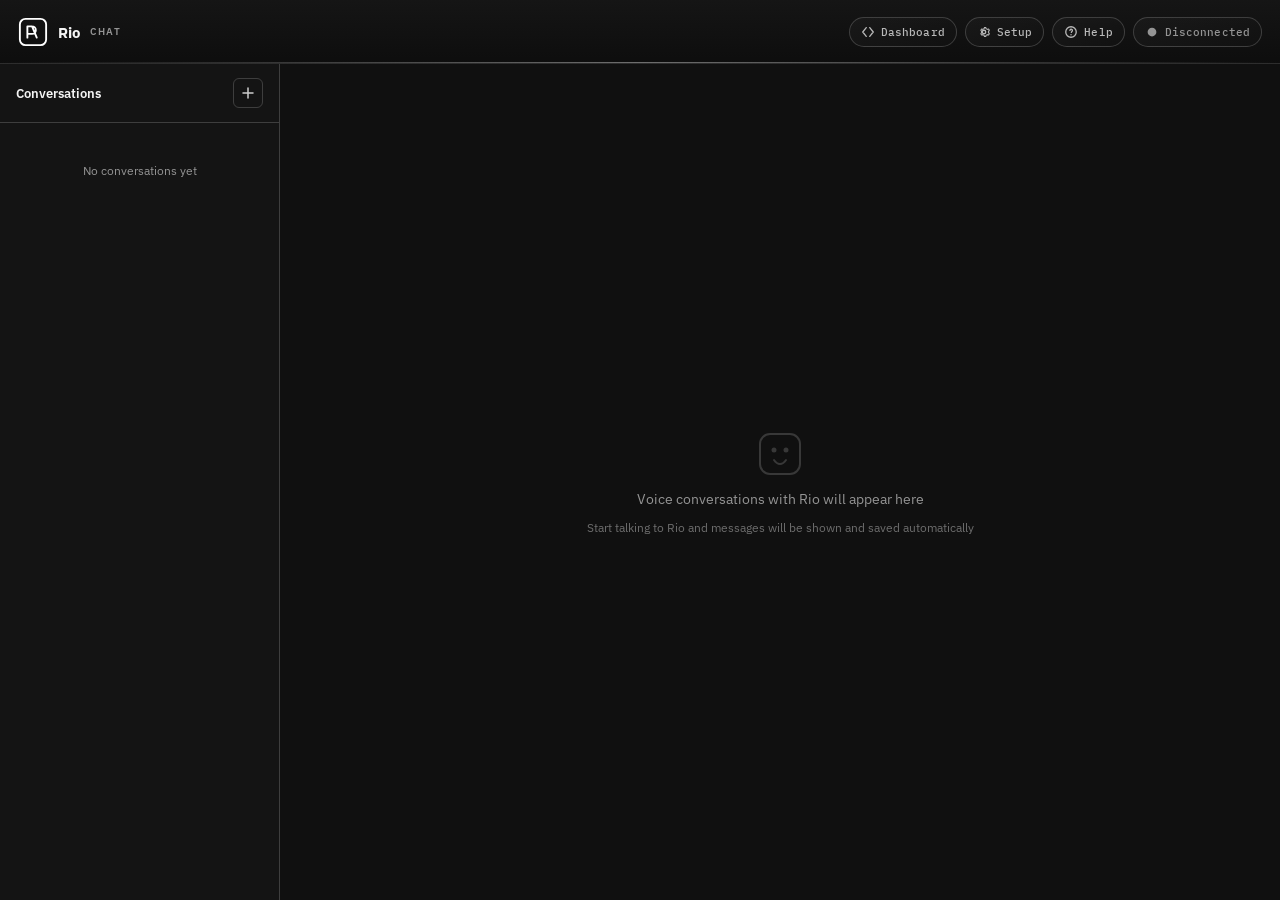
==== commit f33c52ff: "the cli was configured" ====
--- a/ui/dashboard/chat.html
+++ b/ui/dashboard/chat.html
@@ -40,6 +40,14 @@
           <path d="M13.5 8c0-.3-.2-.6-.4-.8l1-1.2-.8-1.4-1.5.4c-.4-.3-.8-.5-1.3-.6L10 3H8.5l-.5 1.4c-.5.1-.9.3-1.3.6l-1.5-.4-.8 1.4 1 1.2c-.2.2-.4.5-.4.8s.2.6.4.8l-1 1.2.8 1.4 1.5-.4c.4.3.8.5 1.3.6L8.5 13H10l.5-1.4c.5-.1.9-.3 1.3-.6l1.5.4.8-1.4-1-1.2c.2-.2.4-.5.4-.8z" stroke="currentColor" stroke-width="1.2"/>
         </svg>
         <span>Setup</span>
+      </a>
+      <a href="help.html" class="status-pill status-pill--muted status-link">
+        <svg class="icon icon--sm" viewBox="0 0 16 16" fill="none">
+          <circle cx="8" cy="8" r="6" stroke="currentColor" stroke-width="1.5"/>
+          <path d="M6.8 6.2a1.4 1.4 0 112.4 1c-.4.4-.8.7-.8 1.3" stroke="currentColor" stroke-width="1.5" stroke-linecap="round"/>
+          <circle cx="8" cy="11.2" r=".8" fill="currentColor"/>
+        </svg>
+        <span>Help</span>
       </a>
       <div class="status-pill" id="ws-status">
         <svg class="icon icon--sm" viewBox="0 0 16 16" fill="none">
--- a/ui/dashboard/css/style.css
+++ b/ui/dashboard/css/style.css
@@ -362,12 +362,75 @@
   min-height: 0;
 }
 
+.panel--transcript .panel__body {
+  display: flex;
+  flex-direction: column;
+  gap: 10px;
+}
+
+.translator-controls {
+  display: grid;
+  grid-template-columns: auto minmax(0, 1fr) minmax(0, 1fr) auto;
+  gap: 8px;
+  align-items: end;
+  border: 1px solid rgba(255, 255, 255, 0.14);
+  border-radius: 11px;
+  background: linear-gradient(160deg, rgba(24, 24, 24, 0.96), rgba(16, 16, 16, 0.97));
+  padding: 9px;
+}
+
+.translator-toggle {
+  display: inline-flex;
+  align-items: center;
+  gap: 6px;
+  font-size: 0.74rem;
+  color: var(--text-secondary);
+  white-space: nowrap;
+}
+
+.translator-toggle input {
+  width: 14px;
+  height: 14px;
+}
+
+.translator-toggle--compact {
+  align-self: center;
+}
+
+.translator-field {
+  display: flex;
+  flex-direction: column;
+  gap: 4px;
+  font-size: 0.66rem;
+  color: var(--text-tertiary);
+  letter-spacing: 0.06em;
+  text-transform: uppercase;
+}
+
+.translator-field select {
+  min-height: 30px;
+  border: 1px solid rgba(255, 255, 255, 0.2);
+  border-radius: 8px;
+  background: rgba(13, 13, 13, 0.95);
+  color: var(--text-primary);
+  padding: 5px 8px;
+  font-family: var(--font-mono);
+  font-size: 0.75rem;
+}
+
+.translator-status {
+  grid-column: 1 / -1;
+  font-size: 0.72rem;
+  font-family: var(--font-mono);
+}
+
 .transcript-scroll {
   display: flex;
   flex-direction: column;
   gap: 7px;
   overflow-y: auto;
   padding-right: 2px;
+  flex: 1;
 }
 
 .transcript-empty,
@@ -441,6 +504,12 @@
   color: var(--info);
   border-color: rgba(255, 255, 255, 0.2);
   background: rgba(255, 255, 255, 0.05);
+}
+
+.msg--translation .msg__avatar {
+  color: var(--primary-bright);
+  border-color: rgba(255, 255, 255, 0.34);
+  background: rgba(255, 255, 255, 0.1);
 }
 
 .msg__content {
@@ -920,6 +989,15 @@
     min-height: 360px;
   }
 
+  .translator-controls {
+    grid-template-columns: 1fr 1fr;
+  }
+
+  .translator-toggle,
+  .translator-toggle--compact {
+    align-self: center;
+  }
+
   .metrics-column {
     overflow-y: visible;
   }
